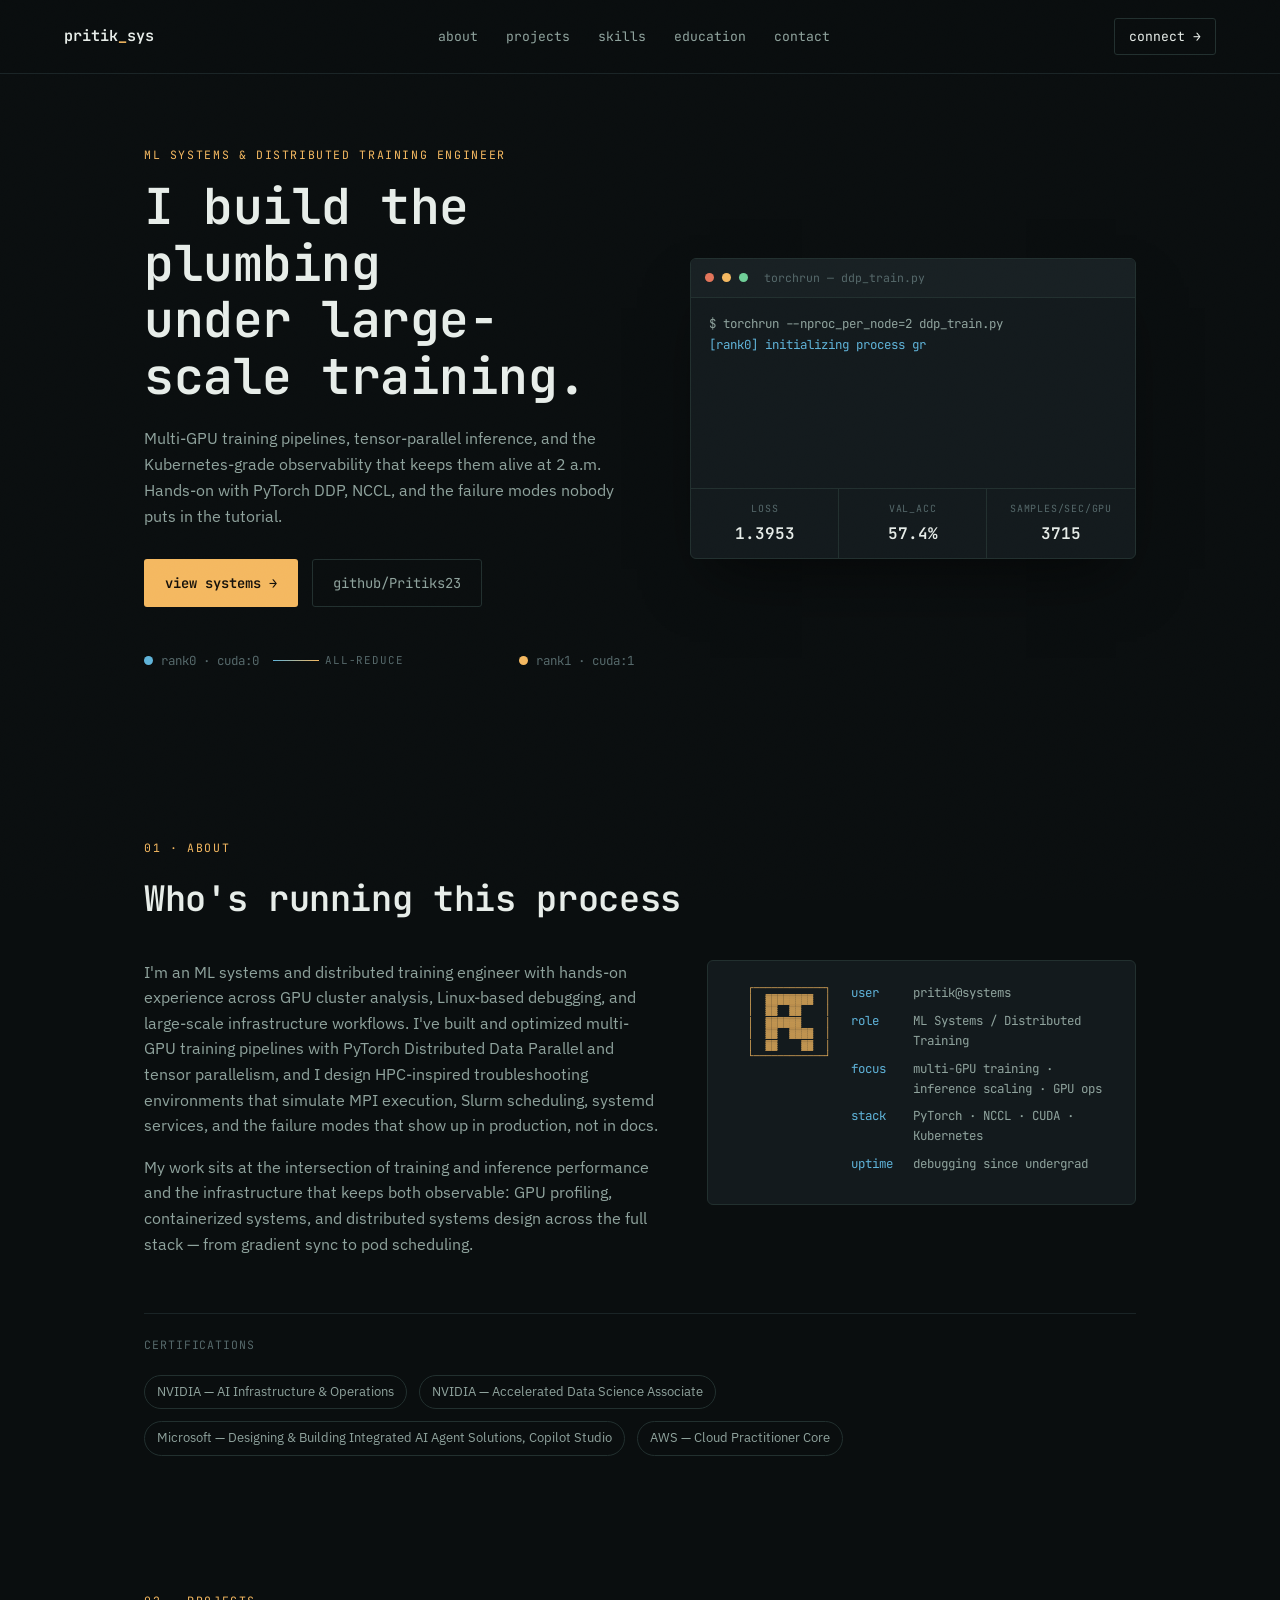
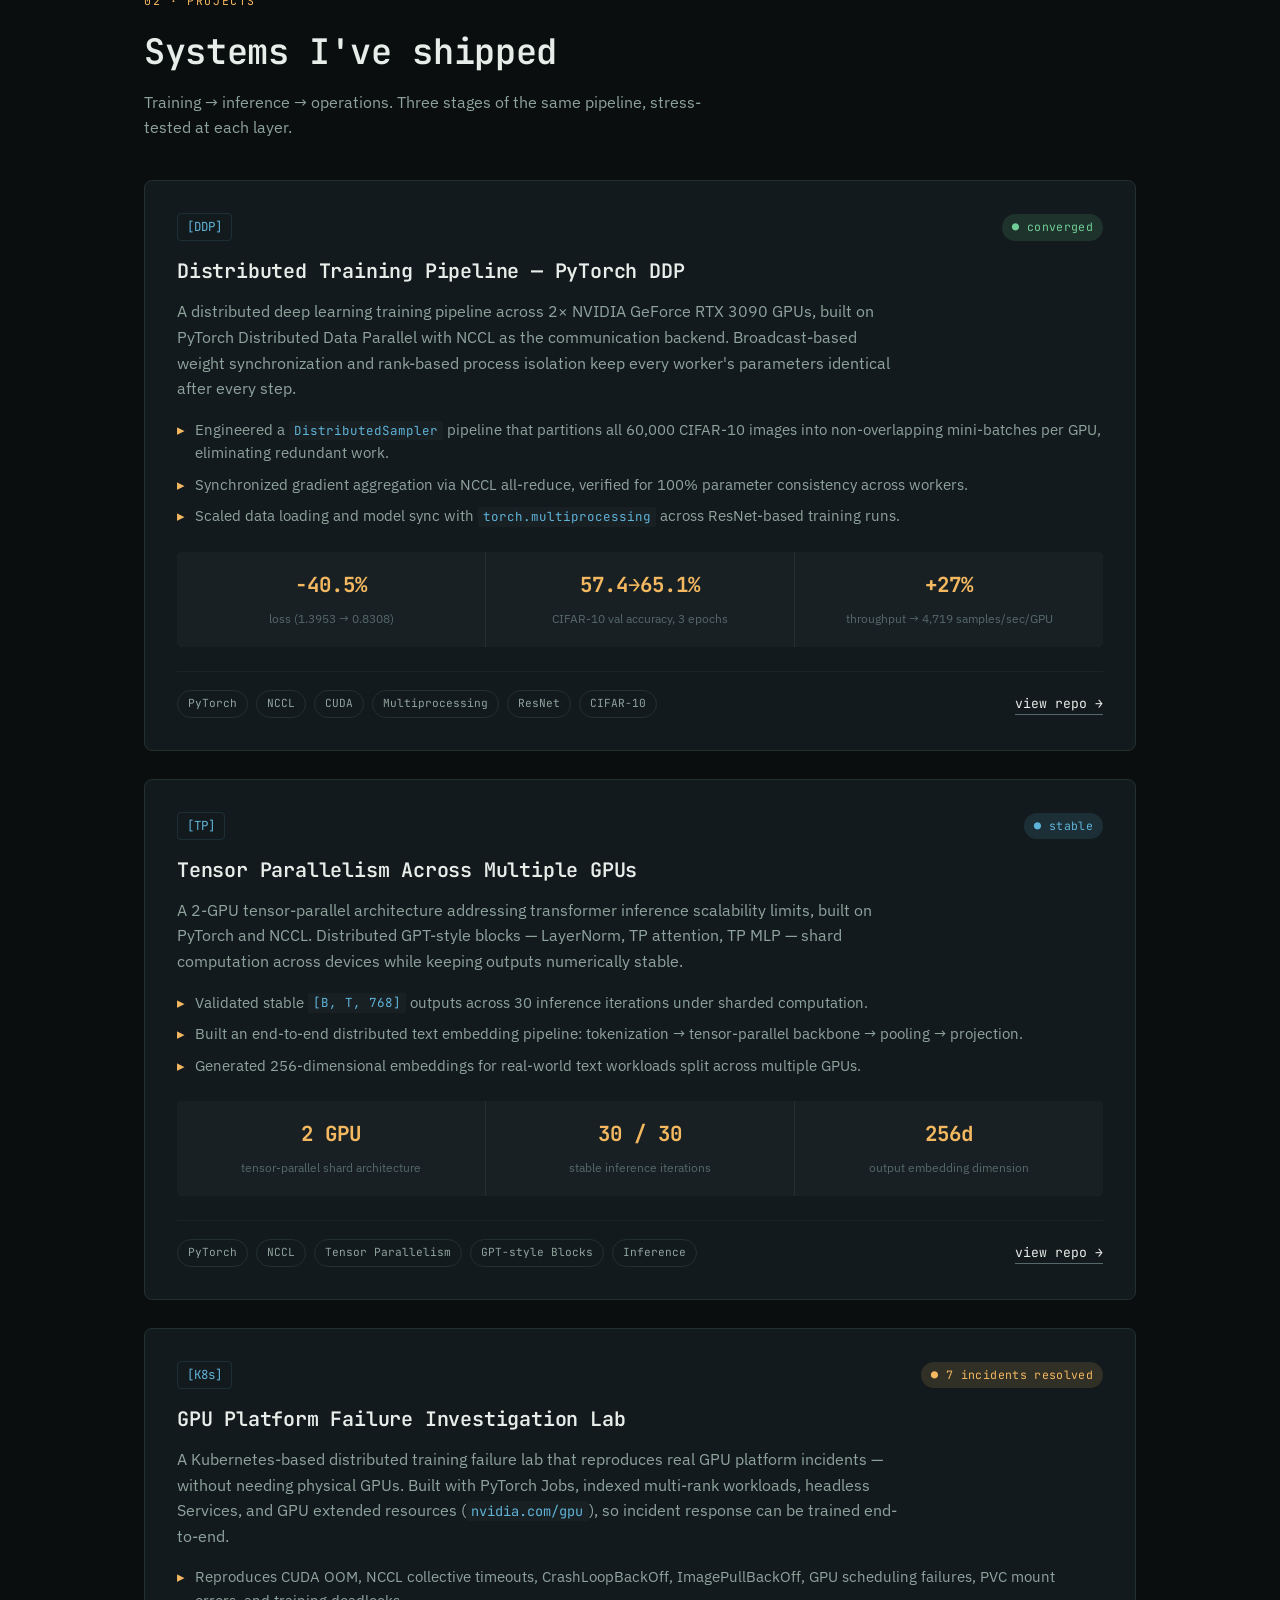
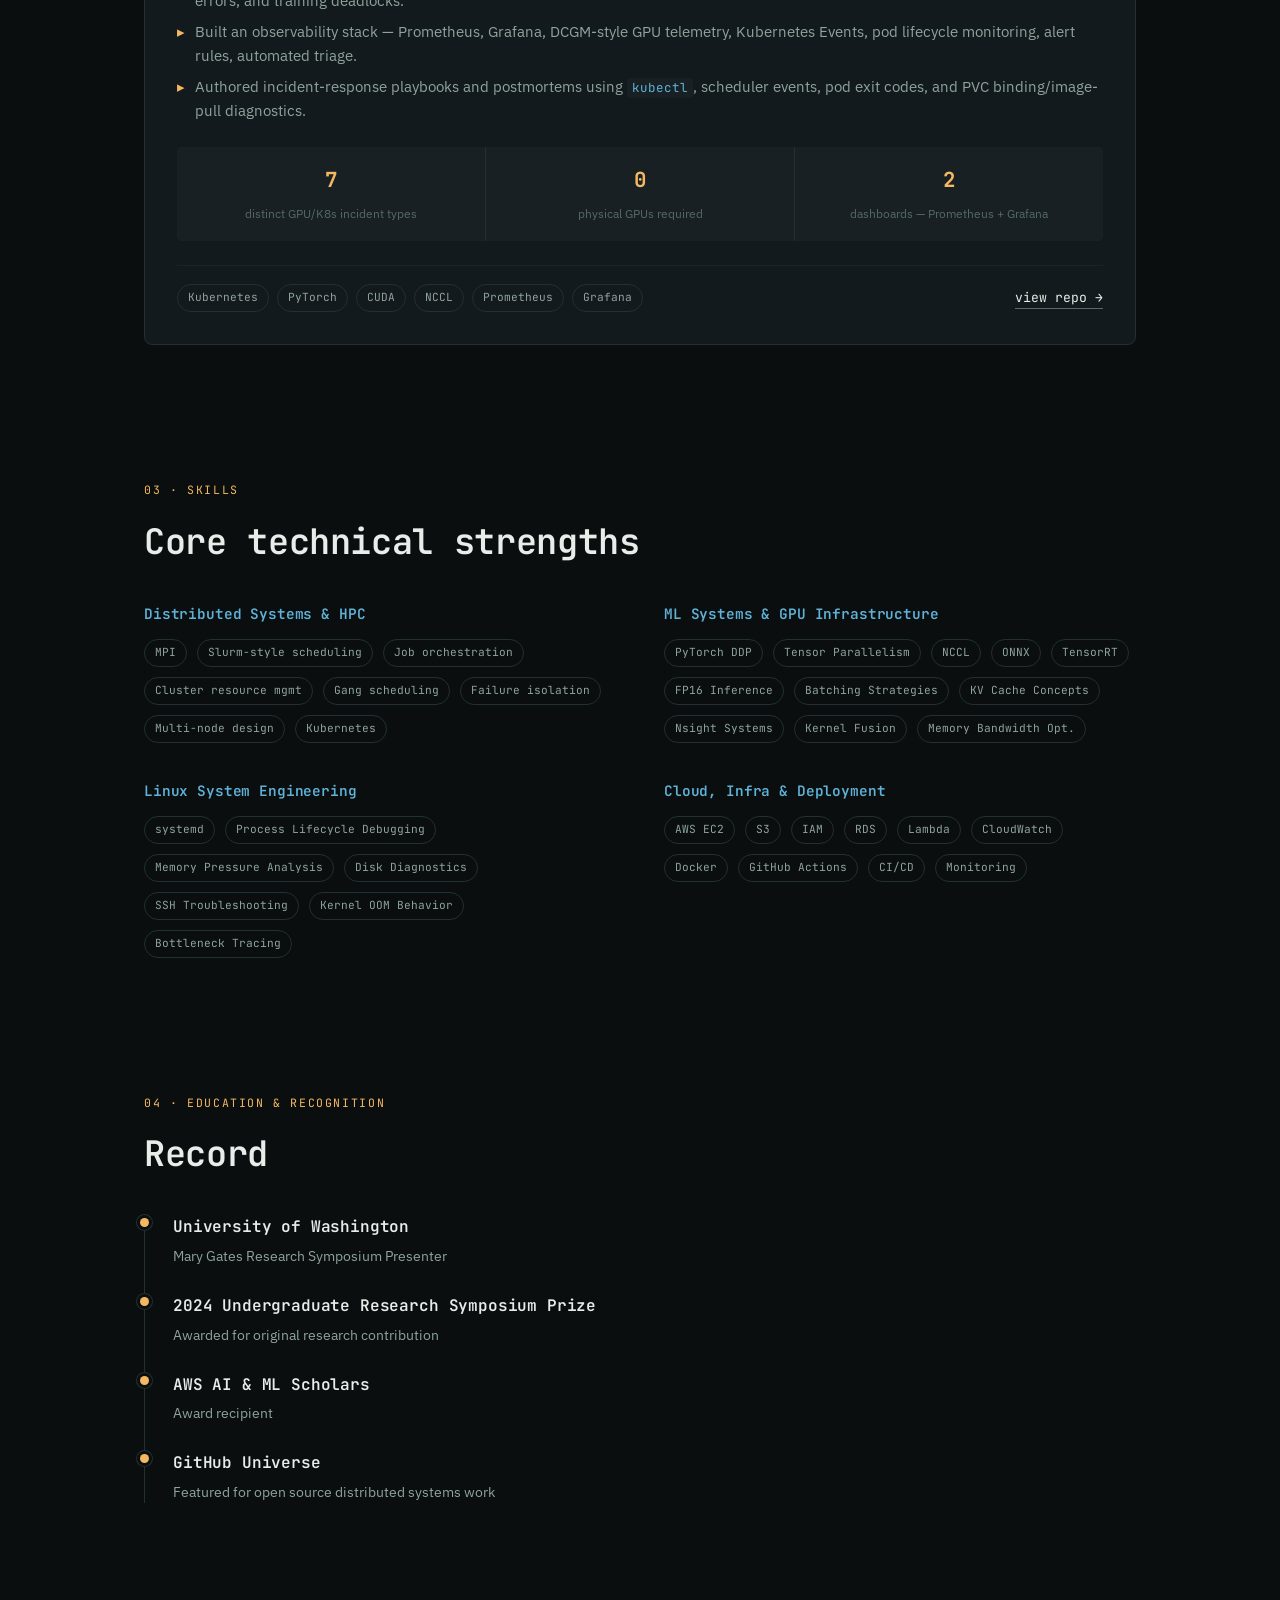
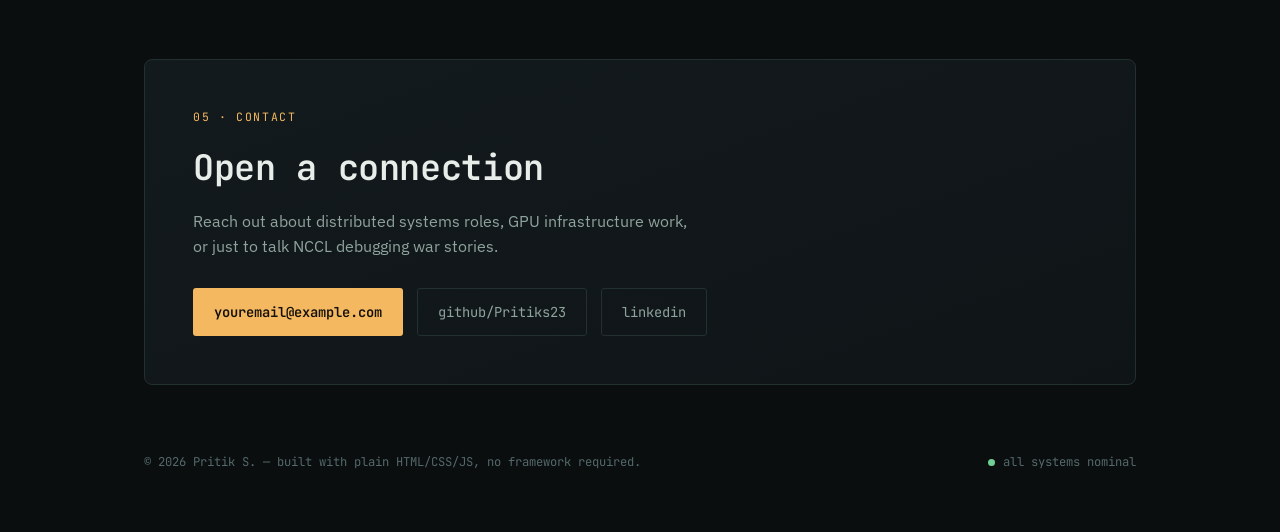
==== files/index.html @ 2c03be6e "Add files via upload" ====
<!DOCTYPE html>
<html lang="en">
<head>
<meta charset="UTF-8">
<meta name="viewport" content="width=device-width, initial-scale=1.0">
<title>Pritik S. — ML Systems &amp; Distributed Training Engineer</title>
<meta name="description" content="Portfolio of an ML Systems / Distributed Training engineer — PyTorch DDP, tensor parallelism, Kubernetes GPU failure engineering.">
<link rel="preconnect" href="https://fonts.googleapis.com">
<link rel="preconnect" href="https://fonts.gstatic.com" crossorigin>
<link href="https://fonts.googleapis.com/css2?family=JetBrains+Mono:wght@400;500;600;700&family=IBM+Plex+Sans:wght@400;500;600&display=swap" rel="stylesheet">
<link rel="stylesheet" href="style.css">
</head>
<body>

<div class="grain" aria-hidden="true"></div>

<!-- ============ NAV ============ -->
<header class="nav" id="top">
  <a class="nav__brand" href="#top">pritik<span class="cursor-blink">_</span>sys</a>
  <nav class="nav__links">
    <a href="#about">about</a>
    <a href="#projects">projects</a>
    <a href="#skills">skills</a>
    <a href="#education">education</a>
    <a href="#contact">contact</a>
  </nav>
  <a class="nav__cta" href="#contact">connect →</a>
</header>

<main>

<!-- ============ HERO ============ -->
<section class="hero" aria-label="Introduction">
  <div class="hero__text">
    <p class="eyebrow">ML SYSTEMS &amp; DISTRIBUTED TRAINING ENGINEER</p>
    <h1 class="hero__title">I build the plumbing<br>under large-scale training.</h1>
    <p class="hero__sub">
      Multi-GPU training pipelines, tensor-parallel inference, and the Kubernetes-grade
      observability that keeps them alive at 2&nbsp;a.m. Hands-on with PyTorch DDP, NCCL,
      and the failure modes nobody puts in the tutorial.
    </p>
    <div class="hero__actions">
      <a class="btn btn--primary" href="#projects">view systems →</a>
      <a class="btn btn--ghost" href="https://github.com/Pritiks23" target="_blank" rel="noopener">github/Pritiks23</a>
    </div>
    <div class="hero__ranks" role="img" aria-label="Two GPU ranks synchronized via NCCL all-reduce">
      <div class="rank">
        <span class="rank__dot" data-rank="0"></span>
        <span class="rank__label">rank0 · cuda:0</span>
      </div>
      <div class="rank__link">
        <span class="rank__link-line"></span>
        <span class="rank__link-tag">all-reduce</span>
      </div>
      <div class="rank">
        <span class="rank__dot" data-rank="1"></span>
        <span class="rank__label">rank1 · cuda:1</span>
      </div>
    </div>
  </div>

  <div class="hero__console" aria-hidden="true">
    <div class="console">
      <div class="console__bar">
        <span class="console__dot console__dot--r"></span>
        <span class="console__dot console__dot--y"></span>
        <span class="console__dot console__dot--g"></span>
        <span class="console__title">torchrun — ddp_train.py</span>
      </div>
      <pre class="console__body" id="consoleBody"></pre>
      <div class="console__metrics">
        <div class="metric">
          <span class="metric__label">loss</span>
          <span class="metric__value" id="metricLoss">1.3953</span>
        </div>
        <div class="metric">
          <span class="metric__label">val_acc</span>
          <span class="metric__value" id="metricAcc">57.4%</span>
        </div>
        <div class="metric">
          <span class="metric__label">samples/sec/gpu</span>
          <span class="metric__value" id="metricThroughput">3715</span>
        </div>
      </div>
    </div>
  </div>
</section>

<!-- ============ ABOUT ============ -->
<section class="about" id="about">
  <div class="section-head">
    <p class="eyebrow">01 · about</p>
    <h2>Who's running this process</h2>
  </div>

  <div class="about__grid">
    <div class="about__copy">
      <p>
        I'm an ML systems and distributed training engineer with hands-on experience across
        GPU cluster analysis, Linux-based debugging, and large-scale infrastructure workflows.
        I've built and optimized multi-GPU training pipelines with PyTorch Distributed Data
        Parallel and tensor parallelism, and I design HPC-inspired troubleshooting environments
        that simulate MPI execution, Slurm scheduling, systemd services, and the failure modes
        that show up in production, not in docs.
      </p>
      <p>
        My work sits at the intersection of training and inference performance and the
        infrastructure that keeps both observable: GPU profiling, containerized systems, and
        distributed systems design across the full stack — from gradient sync to pod scheduling.
      </p>
    </div>

    <div class="neofetch" role="img" aria-label="System information summary">
      <pre class="neofetch__ascii" aria-hidden="true">
   ┌────────────┐
   │  ▓▓▓▓▓▓▓▓  │
   │  ▓▓  ▓▓    │
   │  ▓▓▓▓▓▓    │
   │  ▓▓  ▓▓▓▓  │
   │  ▓▓    ▓▓  │
   └────────────┘</pre>
      <dl class="neofetch__fields">
        <div><dt>user</dt><dd>pritik@systems</dd></div>
        <div><dt>role</dt><dd>ML Systems / Distributed Training</dd></div>
        <div><dt>focus</dt><dd>multi-GPU training · inference scaling · GPU ops</dd></div>
        <div><dt>stack</dt><dd>PyTorch · NCCL · CUDA · Kubernetes</dd></div>
        <div><dt>uptime</dt><dd>debugging since undergrad</dd></div>
      </dl>
    </div>
  </div>

  <div class="certs">
    <span class="certs__label">certifications</span>
    <ul class="certs__list">
      <li>NVIDIA — AI Infrastructure &amp; Operations</li>
      <li>NVIDIA — Accelerated Data Science Associate</li>
      <li>Microsoft — Designing &amp; Building Integrated AI Agent Solutions, Copilot Studio</li>
      <li>AWS — Cloud Practitioner Core</li>
    </ul>
  </div>
</section>

<!-- ============ PROJECTS ============ -->
<section class="projects" id="projects">
  <div class="section-head">
    <p class="eyebrow">02 · projects</p>
    <h2>Systems I've shipped</h2>
    <p class="section-sub">Training → inference → operations. Three stages of the same pipeline, stress-tested at each layer.</p>
  </div>

  <div class="project-list">

    <!-- PROJECT 1 -->
    <article class="project reveal">
      <div class="project__meta">
        <span class="project__tag">[DDP]</span>
        <span class="status status--converged">● converged</span>
      </div>
      <h3 class="project__title">Distributed Training Pipeline — PyTorch DDP</h3>
      <p class="project__desc">
        A distributed deep learning training pipeline across 2× NVIDIA GeForce RTX 3090 GPUs,
        built on PyTorch Distributed Data Parallel with NCCL as the communication backend.
        Broadcast-based weight synchronization and rank-based process isolation keep every
        worker's parameters identical after every step.
      </p>
      <ul class="project__points">
        <li>Engineered a <code>DistributedSampler</code> pipeline that partitions all 60,000 CIFAR-10 images into non-overlapping mini-batches per GPU, eliminating redundant work.</li>
        <li>Synchronized gradient aggregation via NCCL all-reduce, verified for 100% parameter consistency across workers.</li>
        <li>Scaled data loading and model sync with <code>torch.multiprocessing</code> across ResNet-based training runs.</li>
      </ul>

      <div class="project__metrics">
        <div class="pmetric">
          <span class="pmetric__value">−40.5%</span>
          <span class="pmetric__label">loss (1.3953 → 0.8308)</span>
        </div>
        <div class="pmetric">
          <span class="pmetric__value">57.4→65.1%</span>
          <span class="pmetric__label">CIFAR-10 val accuracy, 3 epochs</span>
        </div>
        <div class="pmetric">
          <span class="pmetric__value">+27%</span>
          <span class="pmetric__label">throughput → 4,719 samples/sec/GPU</span>
        </div>
      </div>

      <div class="project__footer">
        <div class="chips">
          <span>PyTorch</span><span>NCCL</span><span>CUDA</span><span>Multiprocessing</span><span>ResNet</span><span>CIFAR-10</span>
        </div>
        <a class="project__link" href="https://github.com/Pritiks23/training" target="_blank" rel="noopener">view repo →</a>
      </div>
    </article>

    <!-- PROJECT 2 -->
    <article class="project reveal">
      <div class="project__meta">
        <span class="project__tag">[TP]</span>
        <span class="status status--stable">● stable</span>
      </div>
      <h3 class="project__title">Tensor Parallelism Across Multiple GPUs</h3>
      <p class="project__desc">
        A 2-GPU tensor-parallel architecture addressing transformer inference scalability limits,
        built on PyTorch and NCCL. Distributed GPT-style blocks — LayerNorm, TP attention,
        TP MLP — shard computation across devices while keeping outputs numerically stable.
      </p>
      <ul class="project__points">
        <li>Validated stable <code>[B, T, 768]</code> outputs across 30 inference iterations under sharded computation.</li>
        <li>Built an end-to-end distributed text embedding pipeline: tokenization → tensor-parallel backbone → pooling → projection.</li>
        <li>Generated 256-dimensional embeddings for real-world text workloads split across multiple GPUs.</li>
      </ul>

      <div class="project__metrics">
        <div class="pmetric">
          <span class="pmetric__value">2 GPU</span>
          <span class="pmetric__label">tensor-parallel shard architecture</span>
        </div>
        <div class="pmetric">
          <span class="pmetric__value">30 / 30</span>
          <span class="pmetric__label">stable inference iterations</span>
        </div>
        <div class="pmetric">
          <span class="pmetric__value">256d</span>
          <span class="pmetric__label">output embedding dimension</span>
        </div>
      </div>

      <div class="project__footer">
        <div class="chips">
          <span>PyTorch</span><span>NCCL</span><span>Tensor Parallelism</span><span>GPT-style Blocks</span><span>Inference</span>
        </div>
        <a class="project__link" href="https://github.com/Pritiks23/Tensor-parallelism-across-multipleGPUS/" target="_blank" rel="noopener">view repo →</a>
      </div>
    </article>

    <!-- PROJECT 3 -->
    <article class="project reveal">
      <div class="project__meta">
        <span class="project__tag">[K8s]</span>
        <span class="status status--resolved">● 7 incidents resolved</span>
      </div>
      <h3 class="project__title">GPU Platform Failure Investigation Lab</h3>
      <p class="project__desc">
        A Kubernetes-based distributed training failure lab that reproduces real GPU platform
        incidents — without needing physical GPUs. Built with PyTorch Jobs, indexed multi-rank
        workloads, headless Services, and GPU extended resources (<code>nvidia.com/gpu</code>),
        so incident response can be trained end-to-end.
      </p>
      <ul class="project__points">
        <li>Reproduces CUDA OOM, NCCL collective timeouts, CrashLoopBackOff, ImagePullBackOff, GPU scheduling failures, PVC mount errors, and training deadlocks.</li>
        <li>Built an observability stack — Prometheus, Grafana, DCGM-style GPU telemetry, Kubernetes Events, pod lifecycle monitoring, alert rules, automated triage.</li>
        <li>Authored incident-response playbooks and postmortems using <code>kubectl</code>, scheduler events, pod exit codes, and PVC binding/image-pull diagnostics.</li>
      </ul>

      <div class="project__metrics">
        <div class="pmetric">
          <span class="pmetric__value">7</span>
          <span class="pmetric__label">distinct GPU/K8s incident types</span>
        </div>
        <div class="pmetric">
          <span class="pmetric__value">0</span>
          <span class="pmetric__label">physical GPUs required</span>
        </div>
        <div class="pmetric">
          <span class="pmetric__value">2</span>
          <span class="pmetric__label">dashboards — Prometheus + Grafana</span>
        </div>
      </div>

      <div class="project__footer">
        <div class="chips">
          <span>Kubernetes</span><span>PyTorch</span><span>CUDA</span><span>NCCL</span><span>Prometheus</span><span>Grafana</span>
        </div>
        <a class="project__link" href="https://github.com/Pritiks23/Kubernetes_GPU_failure" target="_blank" rel="noopener">view repo →</a>
      </div>
    </article>

  </div>
</section>

<!-- ============ SKILLS ============ -->
<section class="skills" id="skills">
  <div class="section-head">
    <p class="eyebrow">03 · skills</p>
    <h2>Core technical strengths</h2>
  </div>

  <div class="skills__grid">
    <div class="skill-group">
      <h3>Distributed Systems &amp; HPC</h3>
      <div class="chips chips--wrap">
        <span>MPI</span><span>Slurm-style scheduling</span><span>Job orchestration</span>
        <span>Cluster resource mgmt</span><span>Gang scheduling</span><span>Failure isolation</span>
        <span>Multi-node design</span><span>Kubernetes</span>
      </div>
    </div>
    <div class="skill-group">
      <h3>ML Systems &amp; GPU Infrastructure</h3>
      <div class="chips chips--wrap">
        <span>PyTorch DDP</span><span>Tensor Parallelism</span><span>NCCL</span><span>ONNX</span>
        <span>TensorRT</span><span>FP16 Inference</span><span>Batching Strategies</span>
        <span>KV Cache Concepts</span><span>Nsight Systems</span><span>Kernel Fusion</span>
        <span>Memory Bandwidth Opt.</span>
      </div>
    </div>
    <div class="skill-group">
      <h3>Linux System Engineering</h3>
      <div class="chips chips--wrap">
        <span>systemd</span><span>Process Lifecycle Debugging</span><span>Memory Pressure Analysis</span>
        <span>Disk Diagnostics</span><span>SSH Troubleshooting</span><span>Kernel OOM Behavior</span>
        <span>Bottleneck Tracing</span>
      </div>
    </div>
    <div class="skill-group">
      <h3>Cloud, Infra &amp; Deployment</h3>
      <div class="chips chips--wrap">
        <span>AWS EC2</span><span>S3</span><span>IAM</span><span>RDS</span><span>Lambda</span>
        <span>CloudWatch</span><span>Docker</span><span>GitHub Actions</span><span>CI/CD</span><span>Monitoring</span>
      </div>
    </div>
  </div>
</section>

<!-- ============ EDUCATION ============ -->
<section class="education" id="education">
  <div class="section-head">
    <p class="eyebrow">04 · education &amp; recognition</p>
    <h2>Record</h2>
  </div>

  <ul class="timeline">
    <li>
      <span class="timeline__marker"></span>
      <div class="timeline__content">
        <h3>University of Washington</h3>
        <p>Mary Gates Research Symposium Presenter</p>
      </div>
    </li>
    <li>
      <span class="timeline__marker"></span>
      <div class="timeline__content">
        <h3>2024 Undergraduate Research Symposium Prize</h3>
        <p>Awarded for original research contribution</p>
      </div>
    </li>
    <li>
      <span class="timeline__marker"></span>
      <div class="timeline__content">
        <h3>AWS AI &amp; ML Scholars</h3>
        <p>Award recipient</p>
      </div>
    </li>
    <li>
      <span class="timeline__marker"></span>
      <div class="timeline__content">
        <h3>GitHub Universe</h3>
        <p>Featured for open source distributed systems work</p>
      </div>
    </li>
  </ul>
</section>

<!-- ============ CONTACT ============ -->
<section class="contact" id="contact">
  <div class="contact__box">
    <p class="eyebrow">05 · contact</p>
    <h2>Open a connection</h2>
    <p class="contact__sub">Reach out about distributed systems roles, GPU infrastructure work, or just to talk NCCL debugging war stories.</p>
    <div class="contact__actions">
      <a class="btn btn--primary" href="mailto:youremail@example.com">youremail@example.com</a>
      <a class="btn btn--ghost" href="https://github.com/Pritiks23" target="_blank" rel="noopener">github/Pritiks23</a>
      <a class="btn btn--ghost" href="https://www.linkedin.com/in/yourprofile" target="_blank" rel="noopener">linkedin</a>
    </div>
  </div>
</section>

</main>

<footer class="footer">
  <p>© <span id="year"></span> Pritik S. — built with plain HTML/CSS/JS, no framework required.</p>
  <p class="footer__status"><span class="status-dot"></span> all systems nominal</p>
</footer>

<script src="script.js"></script>
</body>
</html>
---- files/style.css ----
/* ============================================
   TOKENS
   ============================================ */
:root {
  /* color */
  --bg:          #0a0e0f;
  --bg-elev:     #0f1517;
  --surface:     #131a1d;
  --surface-2:   #182023;
  --border:      #22302f;
  --border-soft: #1a2426;

  --text:        #e7ede9;
  --text-dim:    #8fa39d;
  --text-faint:  #55686a;

  --amber:       #f4b860;
  --amber-dim:   #f4b86022;
  --blue:        #5fb3d9;
  --blue-dim:    #5fb3d922;
  --green:       #6fcf97;
  --green-dim:   #6fcf9722;
  --red:         #e2745a;
  --red-dim:     #e2745a22;

  /* type */
  --font-mono: 'JetBrains Mono', ui-monospace, 'SF Mono', Menlo, monospace;
  --font-sans: 'IBM Plex Sans', -apple-system, sans-serif;

  /* layout */
  --maxw: 1120px;
  --radius: 3px;
  --gutter: clamp(20px, 5vw, 64px);
}

/* ============================================
   RESET
   ============================================ */
* { margin: 0; padding: 0; box-sizing: border-box; }

html { scroll-behavior: smooth; }

body {
  background: var(--bg);
  color: var(--text);
  font-family: var(--font-sans);
  font-size: 16px;
  line-height: 1.6;
  -webkit-font-smoothing: antialiased;
  overflow-x: hidden;
}

a { color: inherit; text-decoration: none; }
ul { list-style: none; }
code {
  font-family: var(--font-mono);
  background: var(--surface-2);
  padding: 0.1em 0.4em;
  border-radius: 2px;
  font-size: 0.85em;
  color: var(--blue);
}

h1, h2, h3 { font-family: var(--font-mono); font-weight: 600; letter-spacing: -0.01em; }

:focus-visible {
  outline: 2px solid var(--amber);
  outline-offset: 3px;
}

/* faint film-grain / noise overlay for texture */
.grain {
  position: fixed;
  inset: 0;
  pointer-events: none;
  z-index: 50;
  opacity: 0.035;
  background-image: url("data:image/svg+xml,%3Csvg xmlns='http://www.w3.org/2000/svg' width='120' height='120'%3E%3Cfilter id='n'%3E%3CfeTurbulence type='fractalNoise' baseFrequency='0.9' numOctaves='2' stitchTiles='stitch'/%3E%3C/filter%3E%3Crect width='100%25' height='100%25' filter='url(%23n)'/%3E%3C/svg%3E");
  mix-blend-mode: overlay;
}

/* ============================================
   SECTION SCAFFOLDING
   ============================================ */
main > section {
  max-width: var(--maxw);
  margin: 0 auto;
  padding: 96px var(--gutter) 40px;
}

.eyebrow {
  font-family: var(--font-mono);
  font-size: 0.72rem;
  letter-spacing: 0.14em;
  text-transform: uppercase;
  color: var(--amber);
  margin-bottom: 14px;
}

.section-head h2 {
  font-size: clamp(1.6rem, 3vw, 2.2rem);
  margin-bottom: 10px;
}

.section-sub {
  color: var(--text-dim);
  max-width: 560px;
  font-size: 0.98rem;
}

/* ============================================
   NAV
   ============================================ */
.nav {
  position: sticky;
  top: 0;
  z-index: 40;
  display: flex;
  align-items: center;
  justify-content: space-between;
  padding: 18px var(--gutter);
  background: rgba(10, 14, 15, 0.82);
  backdrop-filter: blur(10px);
  border-bottom: 1px solid var(--border-soft);
}

.nav__brand {
  font-family: var(--font-mono);
  font-weight: 600;
  font-size: 0.95rem;
  color: var(--text);
}

.cursor-blink {
  color: var(--amber);
  animation: blink 1.1s step-end infinite;
}

.nav__links {
  display: flex;
  gap: 28px;
  font-family: var(--font-mono);
  font-size: 0.82rem;
  color: var(--text-dim);
}
.nav__links a:hover { color: var(--amber); }

.nav__cta {
  font-family: var(--font-mono);
  font-size: 0.82rem;
  border: 1px solid var(--border);
  padding: 7px 14px;
  border-radius: var(--radius);
  color: var(--text);
  transition: border-color 0.2s, color 0.2s;
}
.nav__cta:hover { border-color: var(--amber); color: var(--amber); }

@media (max-width: 720px) {
  .nav__links { display: none; }
}

/* ============================================
   HERO
   ============================================ */
.hero {
  display: grid;
  grid-template-columns: 1.1fr 1fr;
  gap: 56px;
  align-items: center;
  padding-top: 72px !important;
  padding-bottom: 72px !important;
}

.hero__title {
  font-size: clamp(2.1rem, 4.2vw, 3.1rem);
  line-height: 1.14;
  margin: 14px 0 20px;
  color: var(--text);
}

.hero__sub {
  color: var(--text-dim);
  max-width: 480px;
  font-size: 1.02rem;
  margin-bottom: 30px;
}

.hero__actions { display: flex; gap: 14px; flex-wrap: wrap; margin-bottom: 44px; }

.btn {
  font-family: var(--font-mono);
  font-size: 0.86rem;
  padding: 12px 20px;
  border-radius: var(--radius);
  border: 1px solid transparent;
  transition: transform 0.15s ease, border-color 0.2s, background 0.2s, color .2s;
  display: inline-flex;
  align-items: center;
}
.btn--primary {
  background: var(--amber);
  color: #14100a;
  font-weight: 600;
}
.btn--primary:hover { transform: translateY(-1px); background: #ffcb7f; }

.btn--ghost {
  border-color: var(--border);
  color: var(--text-dim);
}
.btn--ghost:hover { border-color: var(--blue); color: var(--blue); transform: translateY(-1px); }

/* rank sync visual */
.hero__ranks {
  display: flex;
  align-items: center;
  gap: 14px;
  font-family: var(--font-mono);
  font-size: 0.78rem;
  color: var(--text-faint);
}
.rank { display: flex; align-items: center; gap: 8px; }
.rank__dot {
  width: 9px; height: 9px; border-radius: 50%;
  background: var(--blue);
  box-shadow: 0 0 0 0 var(--blue-dim);
  animation: pulse-rank 2.6s ease-in-out infinite;
}
.rank__dot[data-rank="1"] { animation-delay: 1.3s; background: var(--amber); box-shadow: 0 0 0 0 var(--amber-dim); }

.rank__link { display: flex; align-items: center; gap: 6px; flex: 1; }
.rank__link-line {
  height: 1px;
  width: 46px;
  background: linear-gradient(90deg, var(--blue), var(--amber));
  position: relative;
  overflow: hidden;
}
.rank__link-line::after {
  content: "";
  position: absolute;
  top: 0; left: -30%;
  width: 30%; height: 100%;
  background: var(--text);
  animation: travel 2.6s linear infinite;
}
.rank__link-tag { text-transform: uppercase; letter-spacing: 0.08em; font-size: 0.68rem; }

@keyframes pulse-rank {
  0%, 100% { box-shadow: 0 0 0 0 var(--blue-dim); }
  50% { box-shadow: 0 0 0 6px var(--blue-dim); }
}
@keyframes travel {
  0% { left: -30%; }
  100% { left: 130%; }
}
@keyframes blink { 50% { opacity: 0; } }

/* console */
.hero__console { display: flex; justify-content: center; }
.console {
  width: 100%;
  max-width: 460px;
  background: var(--surface);
  border: 1px solid var(--border);
  border-radius: 6px;
  overflow: hidden;
  box-shadow: 0 30px 60px -20px rgba(0,0,0,0.6);
}
.console__bar {
  display: flex;
  align-items: center;
  gap: 8px;
  padding: 10px 14px;
  background: var(--surface-2);
  border-bottom: 1px solid var(--border);
}
.console__dot { width: 9px; height: 9px; border-radius: 50%; }
.console__dot--r { background: #e2745a; }
.console__dot--y { background: #f4b860; }
.console__dot--g { background: #6fcf97; }
.console__title {
  margin-left: 8px;
  font-family: var(--font-mono);
  font-size: 0.72rem;
  color: var(--text-faint);
}
.console__body {
  font-family: var(--font-mono);
  font-size: 0.78rem;
  line-height: 1.65;
  color: var(--text-dim);
  padding: 16px 18px;
  min-height: 190px;
  white-space: pre-wrap;
  word-break: break-word;
}
.console__body .line-rank0 { color: var(--blue); }
.console__body .line-rank1 { color: var(--amber); }
.console__body .line-ok { color: var(--green); }

.console__metrics {
  display: grid;
  grid-template-columns: repeat(3, 1fr);
  border-top: 1px solid var(--border);
}
.metric {
  padding: 12px 10px;
  text-align: center;
  border-right: 1px solid var(--border);
}
.metric:last-child { border-right: none; }
.metric__label {
  display: block;
  font-family: var(--font-mono);
  font-size: 0.62rem;
  text-transform: uppercase;
  letter-spacing: 0.08em;
  color: var(--text-faint);
  margin-bottom: 4px;
}
.metric__value {
  display: block;
  font-family: var(--font-mono);
  font-size: 1rem;
  font-weight: 600;
  color: var(--text);
}

@media (max-width: 880px) {
  .hero { grid-template-columns: 1fr; padding-top: 48px !important; }
  .hero__console { order: -1; }
}

/* ============================================
   ABOUT
   ============================================ */
.about__grid {
  display: grid;
  grid-template-columns: 1.2fr 1fr;
  gap: 48px;
  margin-top: 32px;
  align-items: start;
}
.about__copy p { color: var(--text-dim); margin-bottom: 16px; max-width: 560px; }

.neofetch {
  background: var(--surface);
  border: 1px solid var(--border);
  border-radius: 6px;
  padding: 22px;
  display: flex;
  gap: 20px;
  font-family: var(--font-mono);
}
.neofetch__ascii {
  color: var(--amber);
  font-size: 0.62rem;
  line-height: 1.15;
  white-space: pre;
}
.neofetch__fields div { display: flex; gap: 10px; margin-bottom: 8px; font-size: 0.78rem; }
.neofetch__fields dt { color: var(--blue); min-width: 52px; }
.neofetch__fields dd { color: var(--text-dim); }

@media (max-width: 880px) {
  .about__grid { grid-template-columns: 1fr; }
  .neofetch { flex-direction: column; }
}

.certs {
  margin-top: 40px;
  border-top: 1px solid var(--border-soft);
  padding-top: 22px;
  display: flex;
  gap: 20px;
  flex-wrap: wrap;
  align-items: baseline;
}
.certs__label {
  font-family: var(--font-mono);
  font-size: 0.72rem;
  color: var(--text-faint);
  text-transform: uppercase;
  letter-spacing: 0.08em;
}
.certs__list { display: flex; gap: 12px; flex-wrap: wrap; }
.certs__list li {
  font-size: 0.8rem;
  color: var(--text-dim);
  border: 1px solid var(--border);
  padding: 6px 12px;
  border-radius: 20px;
}

/* ============================================
   PROJECTS
   ============================================ */
.project-list { margin-top: 40px; display: flex; flex-direction: column; gap: 28px; }

.project {
  background: var(--surface);
  border: 1px solid var(--border);
  border-radius: 8px;
  padding: 32px;
  opacity: 0;
  transform: translateY(24px);
  transition: opacity 0.6s ease, transform 0.6s ease, border-color 0.25s;
}
.project.in-view { opacity: 1; transform: translateY(0); }
.project:hover { border-color: var(--border); }

.project__meta { display: flex; justify-content: space-between; align-items: center; margin-bottom: 14px; }
.project__tag {
  font-family: var(--font-mono);
  font-size: 0.78rem;
  color: var(--blue);
  border: 1px solid var(--blue-dim);
  padding: 3px 9px;
  border-radius: 4px;
}

.status {
  font-family: var(--font-mono);
  font-size: 0.72rem;
  letter-spacing: 0.03em;
  padding: 4px 10px;
  border-radius: 20px;
}
.status--converged { color: var(--green); background: var(--green-dim); }
.status--stable { color: var(--blue); background: var(--blue-dim); }
.status--resolved { color: var(--amber); background: var(--amber-dim); }

.project__title { font-size: 1.25rem; margin-bottom: 12px; }
.project__desc { color: var(--text-dim); margin-bottom: 16px; max-width: 720px; }
.project__points { display: flex; flex-direction: column; gap: 8px; margin-bottom: 24px; }
.project__points li {
  color: var(--text-dim);
  font-size: 0.92rem;
  padding-left: 18px;
  position: relative;
}
.project__points li::before {
  content: "▸";
  position: absolute;
  left: 0;
  color: var(--amber);
}

.project__metrics {
  display: grid;
  grid-template-columns: repeat(3, 1fr);
  gap: 1px;
  background: var(--border);
  border-radius: 6px;
  overflow: hidden;
  margin-bottom: 24px;
}
.pmetric {
  background: var(--surface-2);
  padding: 16px 14px;
  text-align: center;
}
.pmetric__value {
  display: block;
  font-family: var(--font-mono);
  font-size: 1.3rem;
  font-weight: 700;
  color: var(--amber);
  margin-bottom: 4px;
}
.pmetric__label {
  font-size: 0.72rem;
  color: var(--text-faint);
}

.project__footer {
  display: flex;
  justify-content: space-between;
  align-items: center;
  flex-wrap: wrap;
  gap: 16px;
  border-top: 1px solid var(--border-soft);
  padding-top: 18px;
}

.chips { display: flex; gap: 8px; flex-wrap: wrap; }
.chips span {
  font-family: var(--font-mono);
  font-size: 0.7rem;
  color: var(--text-dim);
  border: 1px solid var(--border);
  padding: 4px 10px;
  border-radius: 20px;
}
.chips--wrap { gap: 10px; }

.project__link {
  font-family: var(--font-mono);
  font-size: 0.82rem;
  color: var(--text);
  border-bottom: 1px solid var(--text-faint);
  transition: color 0.2s, border-color 0.2s;
}
.project__link:hover { color: var(--amber); border-color: var(--amber); }

@media (max-width: 720px) {
  .project__metrics { grid-template-columns: 1fr; }
  .project { padding: 22px; }
}

/* ============================================
   SKILLS
   ============================================ */
.skills__grid {
  margin-top: 32px;
  display: grid;
  grid-template-columns: 1fr 1fr;
  gap: 36px 48px;
}
.skill-group h3 {
  font-size: 0.9rem;
  color: var(--blue);
  margin-bottom: 14px;
  font-weight: 600;
}
@media (max-width: 720px) {
  .skills__grid { grid-template-columns: 1fr; }
}

/* ============================================
   EDUCATION / TIMELINE
   ============================================ */
.timeline {
  margin-top: 32px;
  border-left: 1px solid var(--border);
  padding-left: 28px;
  display: flex;
  flex-direction: column;
  gap: 26px;
}
.timeline li { position: relative; }
.timeline__marker {
  position: absolute;
  left: -33px;
  top: 4px;
  width: 9px;
  height: 9px;
  border-radius: 50%;
  background: var(--amber);
  box-shadow: 0 0 0 3px var(--bg), 0 0 0 4px var(--border);
}
.timeline__content h3 { font-size: 1rem; margin-bottom: 4px; }
.timeline__content p { color: var(--text-dim); font-size: 0.9rem; }

/* ============================================
   CONTACT
   ============================================ */
.contact__box {
  margin-top: 20px;
  border: 1px solid var(--border);
  border-radius: 8px;
  padding: 48px;
  background: linear-gradient(160deg, var(--surface), var(--bg-elev));
  text-align: left;
}
.contact__box h2 { margin-bottom: 12px; font-size: clamp(1.6rem, 3vw, 2.2rem); }
.contact__sub { color: var(--text-dim); max-width: 500px; margin-bottom: 28px; }
.contact__actions { display: flex; gap: 14px; flex-wrap: wrap; }

/* ============================================
   FOOTER
   ============================================ */
.footer {
  max-width: var(--maxw);
  margin: 0 auto;
  padding: 28px var(--gutter) 60px;
  display: flex;
  justify-content: space-between;
  flex-wrap: wrap;
  gap: 10px;
  font-family: var(--font-mono);
  font-size: 0.76rem;
  color: var(--text-faint);
}
.footer__status { display: flex; align-items: center; gap: 8px; }
.status-dot {
  width: 7px; height: 7px; border-radius: 50%;
  background: var(--green);
  box-shadow: 0 0 0 0 var(--green-dim);
  animation: pulse-rank 2.6s ease-in-out infinite;
}

/* ============================================
   REDUCED MOTION
   ============================================ */
@media (prefers-reduced-motion: reduce) {
  * { animation: none !important; transition: none !important; }
  .project { opacity: 1; transform: none; }
}
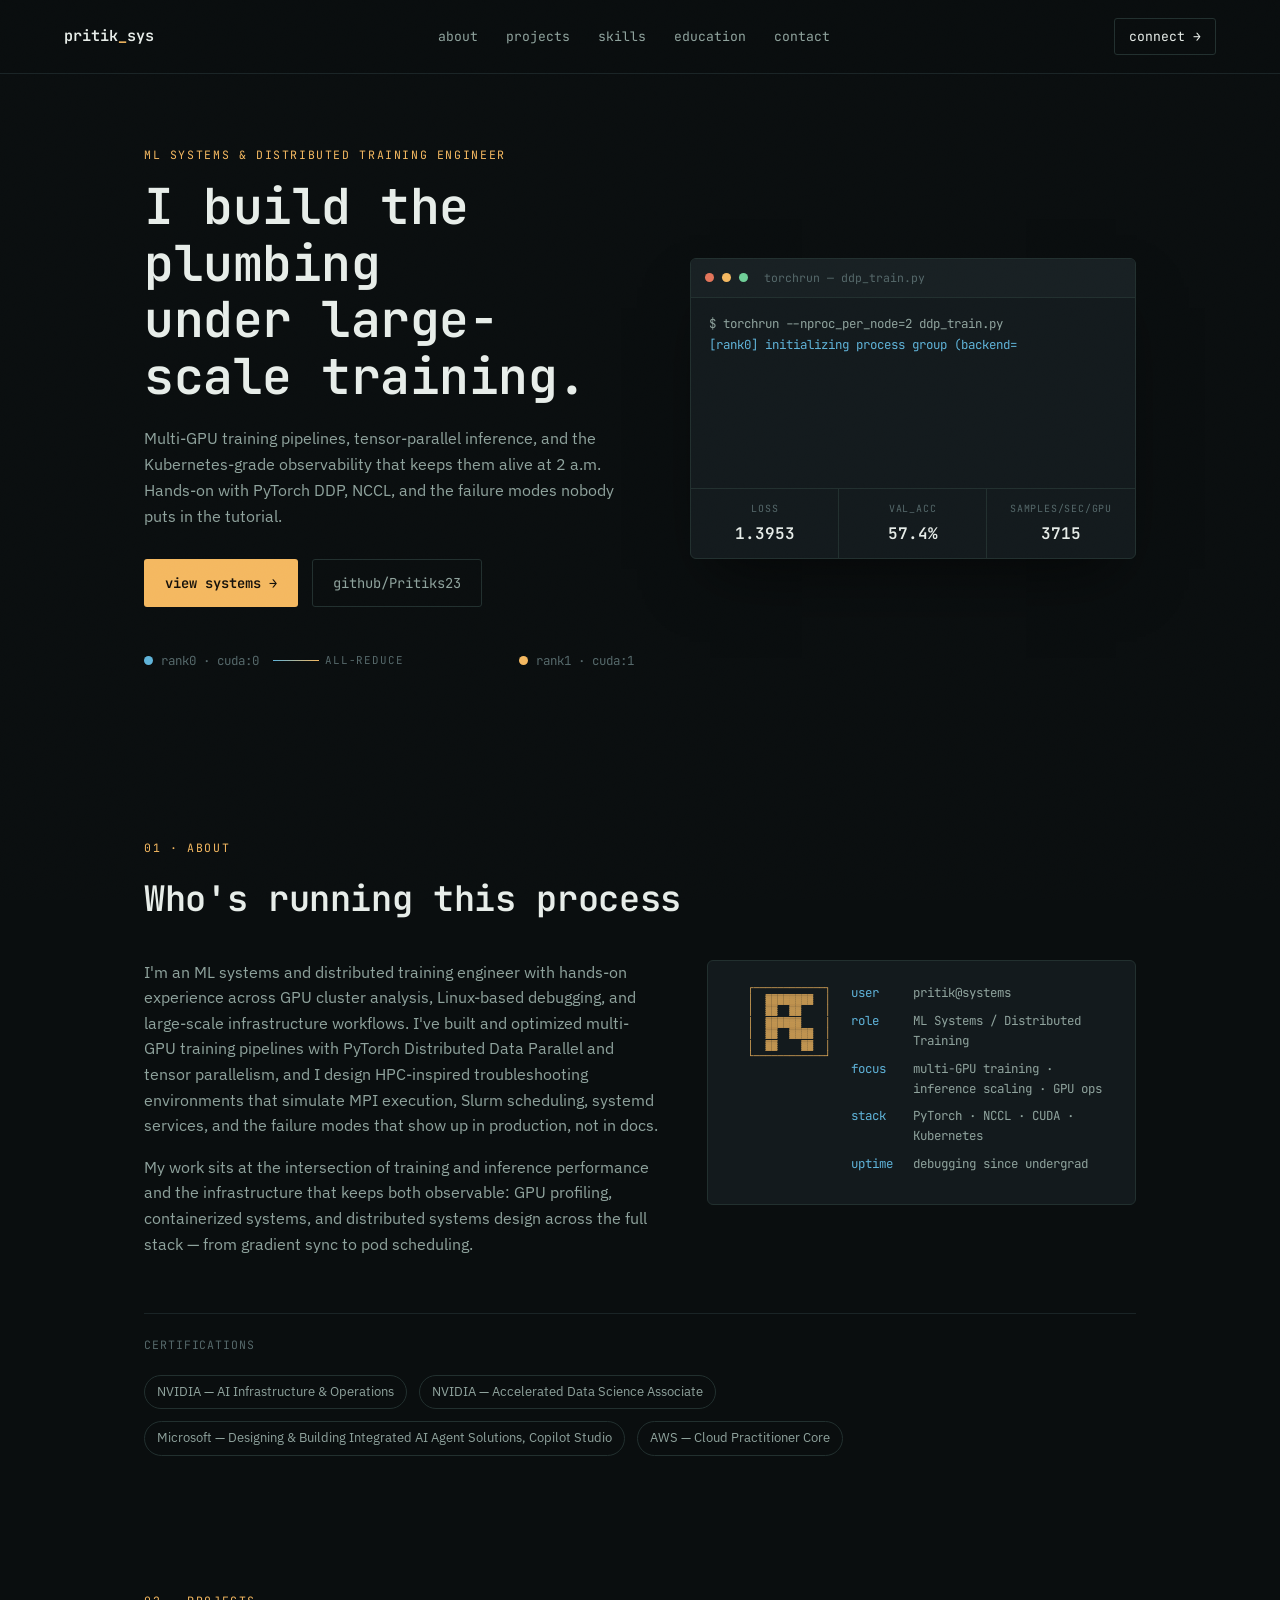
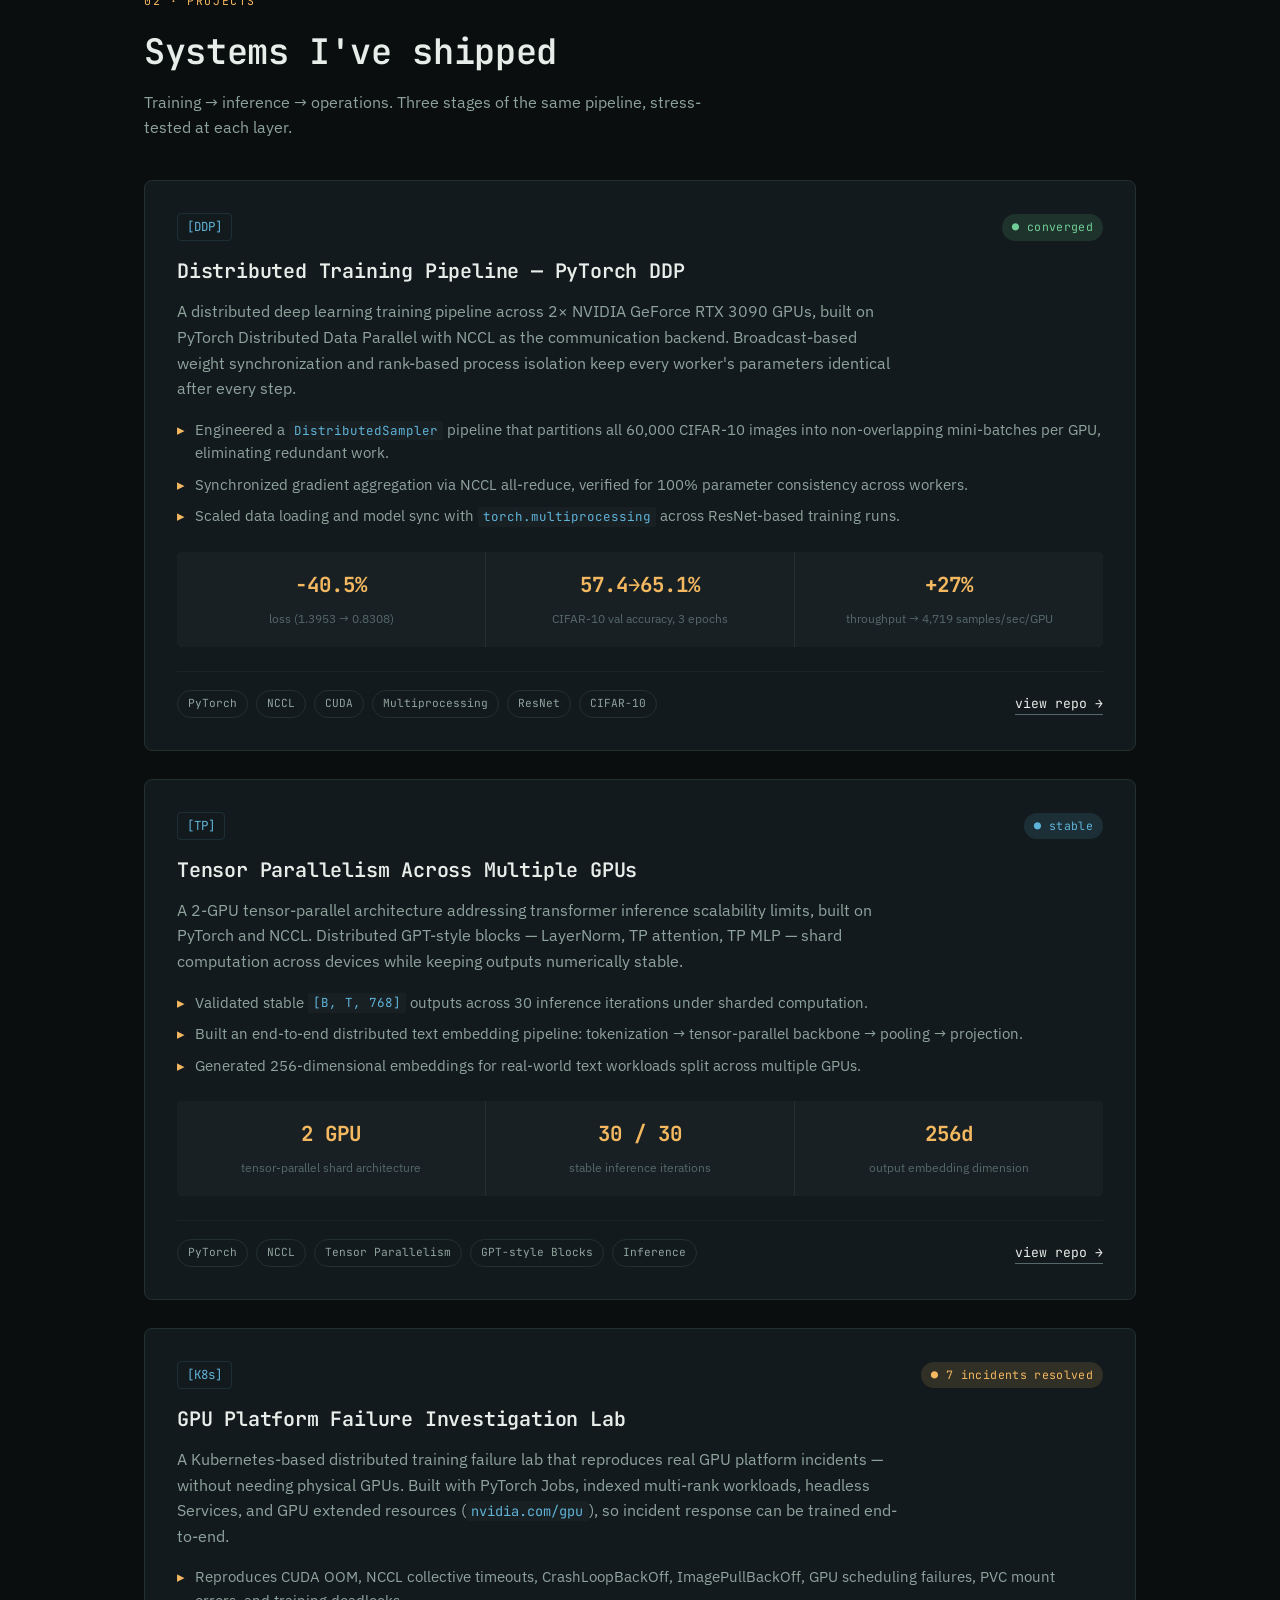
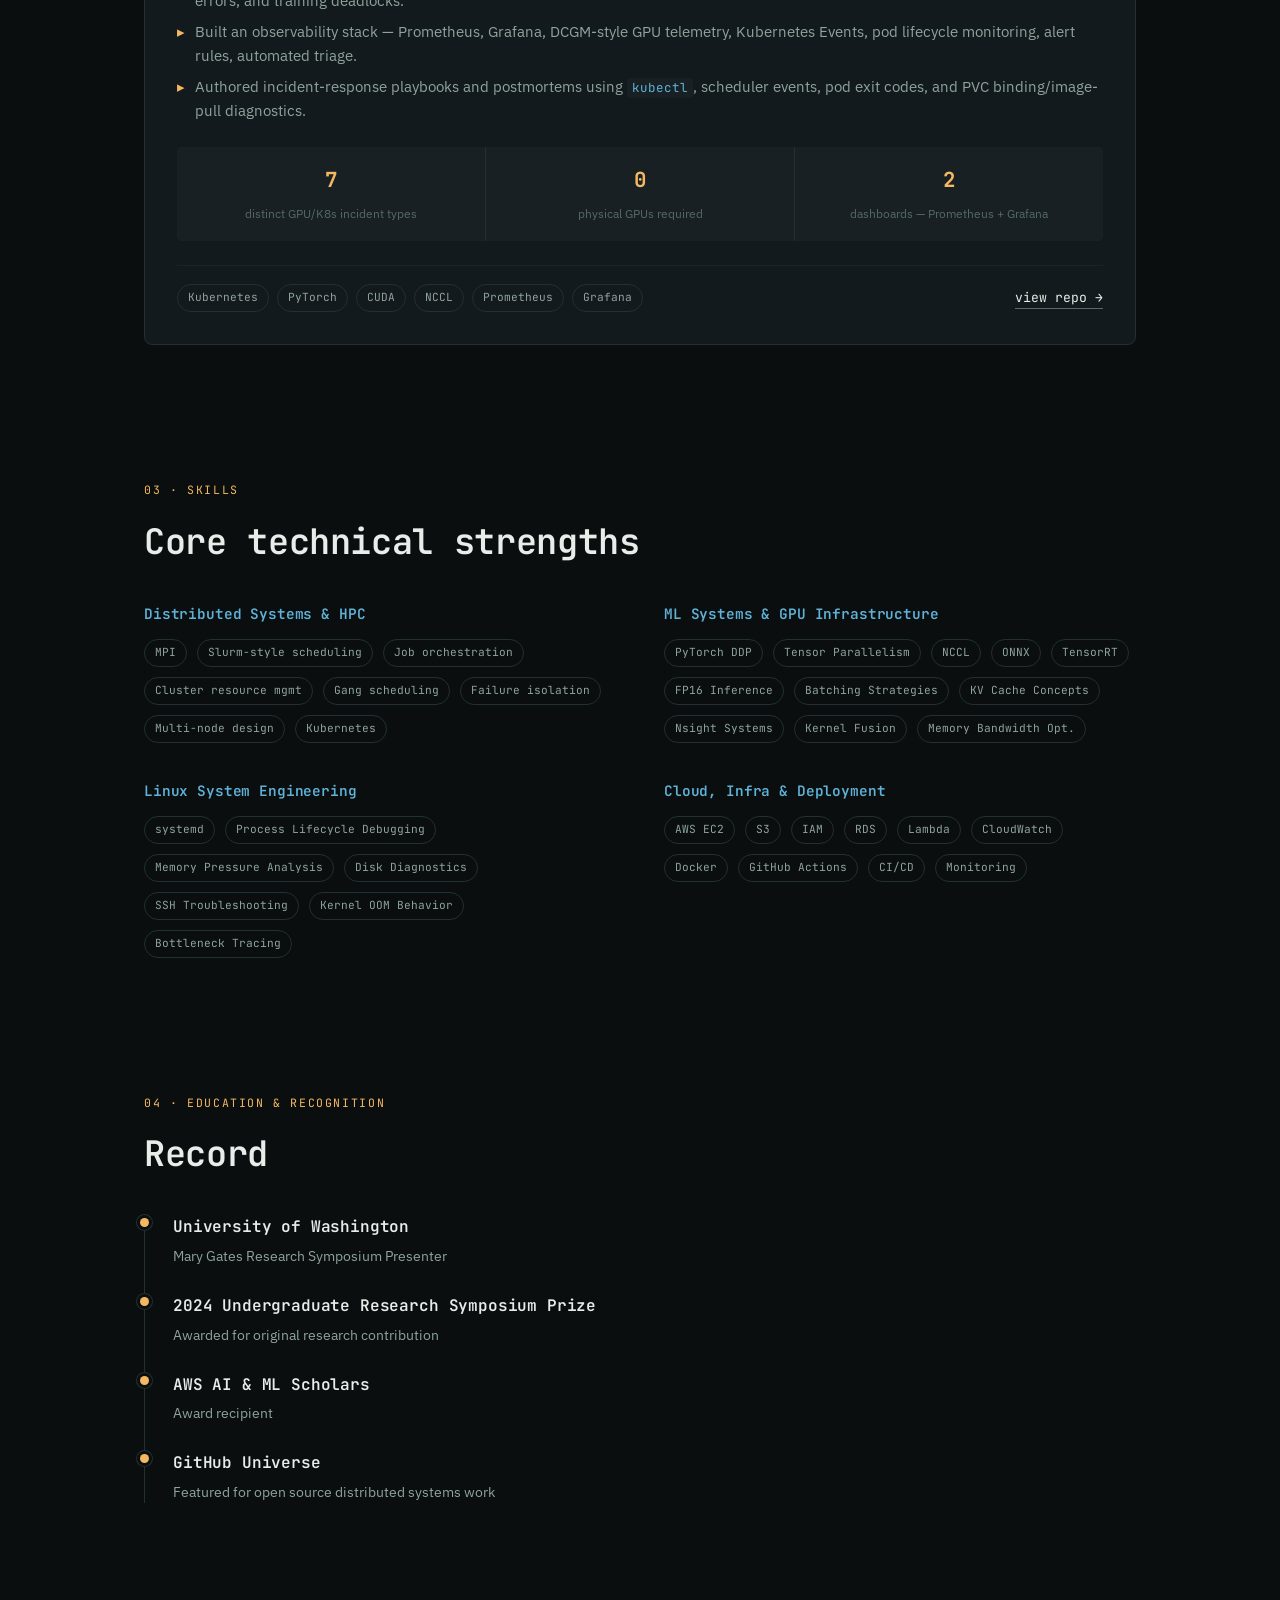
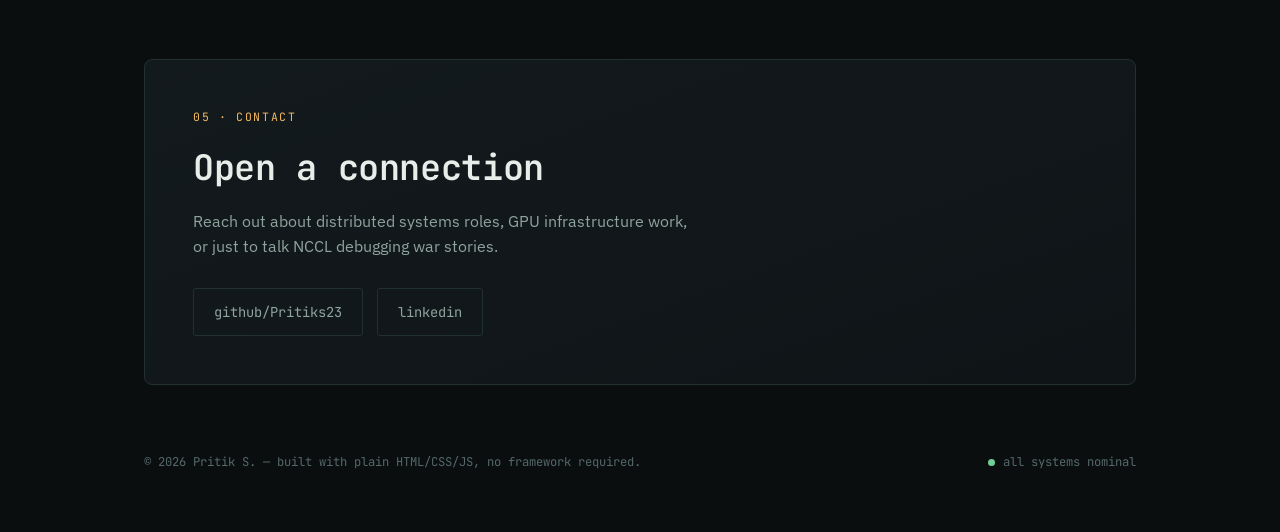
==== commit 55b07ee7: "Update index.html" ====
--- a/files/index.html
+++ b/files/index.html
@@ -3,7 +3,7 @@
 <head>
 <meta charset="UTF-8">
 <meta name="viewport" content="width=device-width, initial-scale=1.0">
-<title>Pritik S. — ML Systems &amp; Distributed Training Engineer</title>
+<title>Pritika Vipin. — ML Systems &amp; Distributed Training Engineer</title>
 <meta name="description" content="Portfolio of an ML Systems / Distributed Training engineer — PyTorch DDP, tensor parallelism, Kubernetes GPU failure engineering.">
 <link rel="preconnect" href="https://fonts.googleapis.com">
 <link rel="preconnect" href="https://fonts.gstatic.com" crossorigin>
@@ -367,9 +367,8 @@
     <h2>Open a connection</h2>
     <p class="contact__sub">Reach out about distributed systems roles, GPU infrastructure work, or just to talk NCCL debugging war stories.</p>
     <div class="contact__actions">
-      <a class="btn btn--primary" href="mailto:youremail@example.com">youremail@example.com</a>
       <a class="btn btn--ghost" href="https://github.com/Pritiks23" target="_blank" rel="noopener">github/Pritiks23</a>
-      <a class="btn btn--ghost" href="https://www.linkedin.com/in/yourprofile" target="_blank" rel="noopener">linkedin</a>
+      <a class="btn btn--ghost" href="https://www.linkedin.com/in/pritika-vipin/" target="_blank" rel="noopener">linkedin</a>
     </div>
   </div>
 </section>
